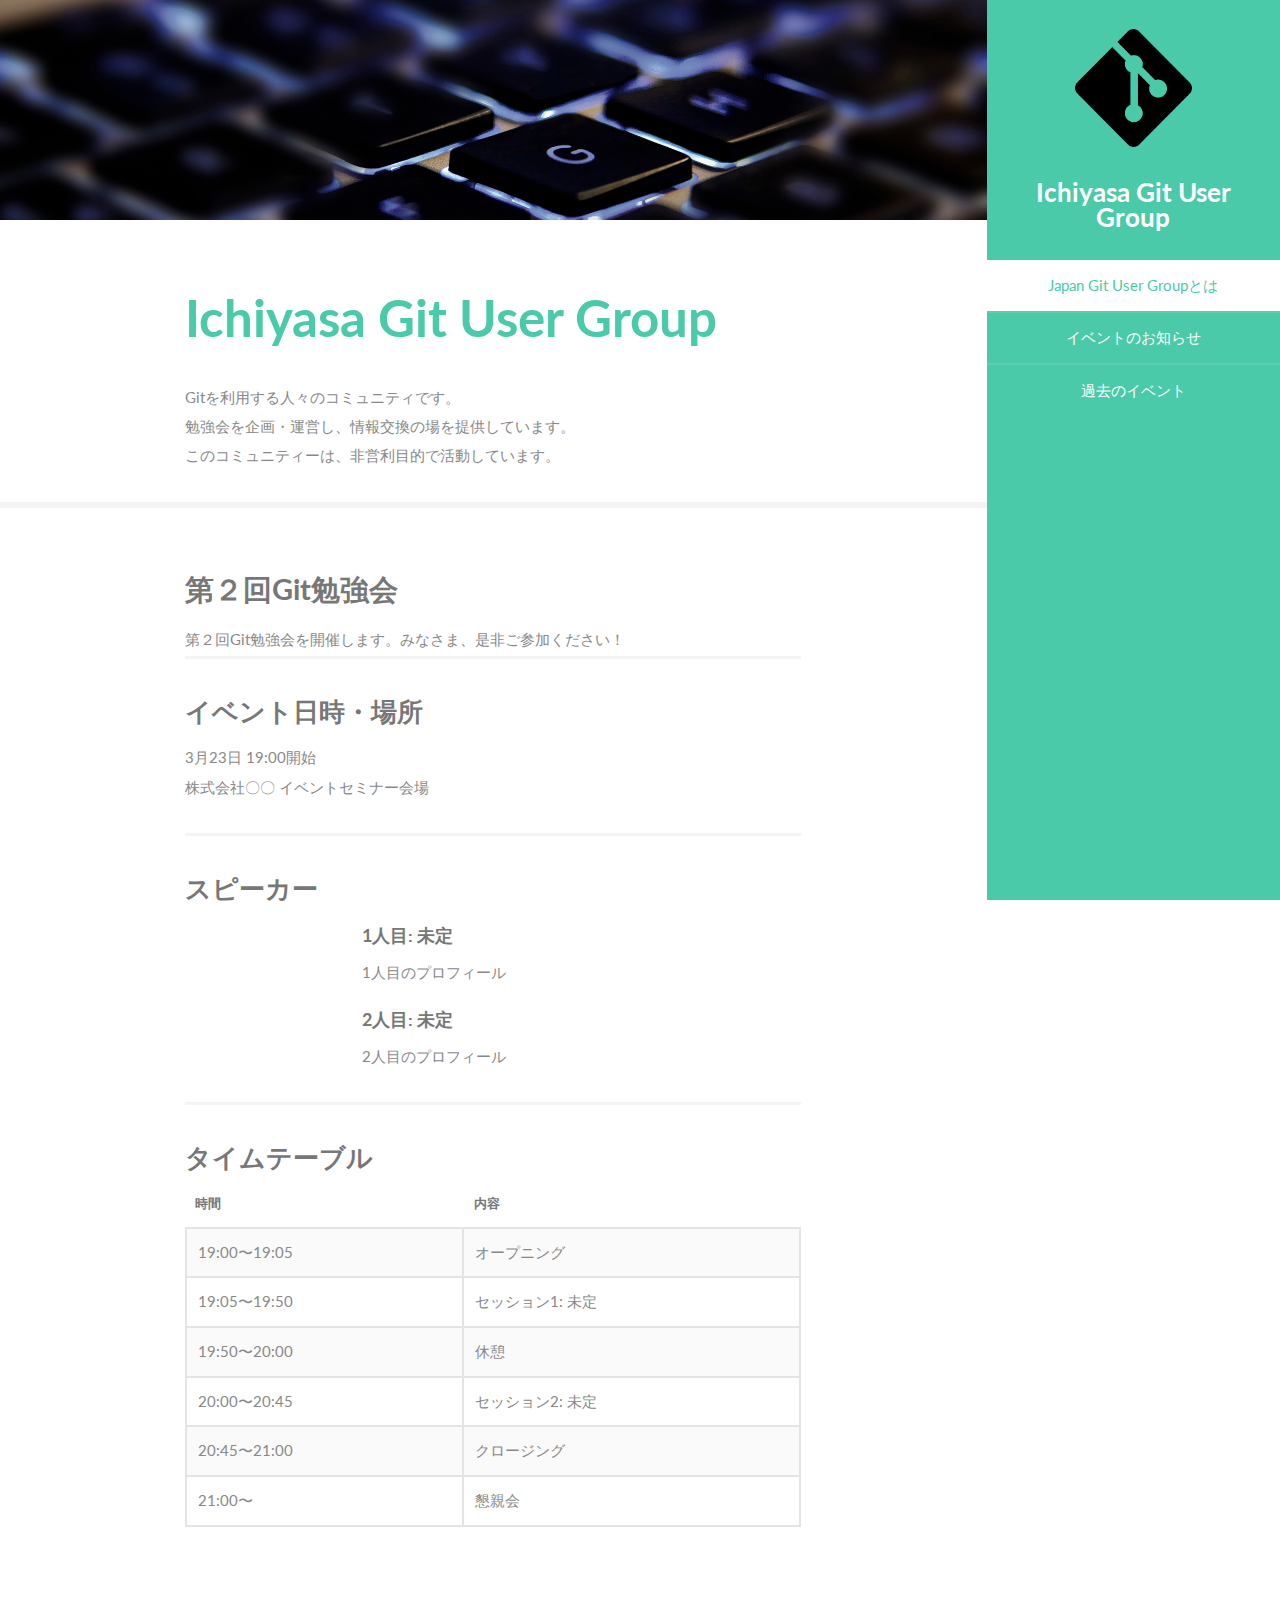
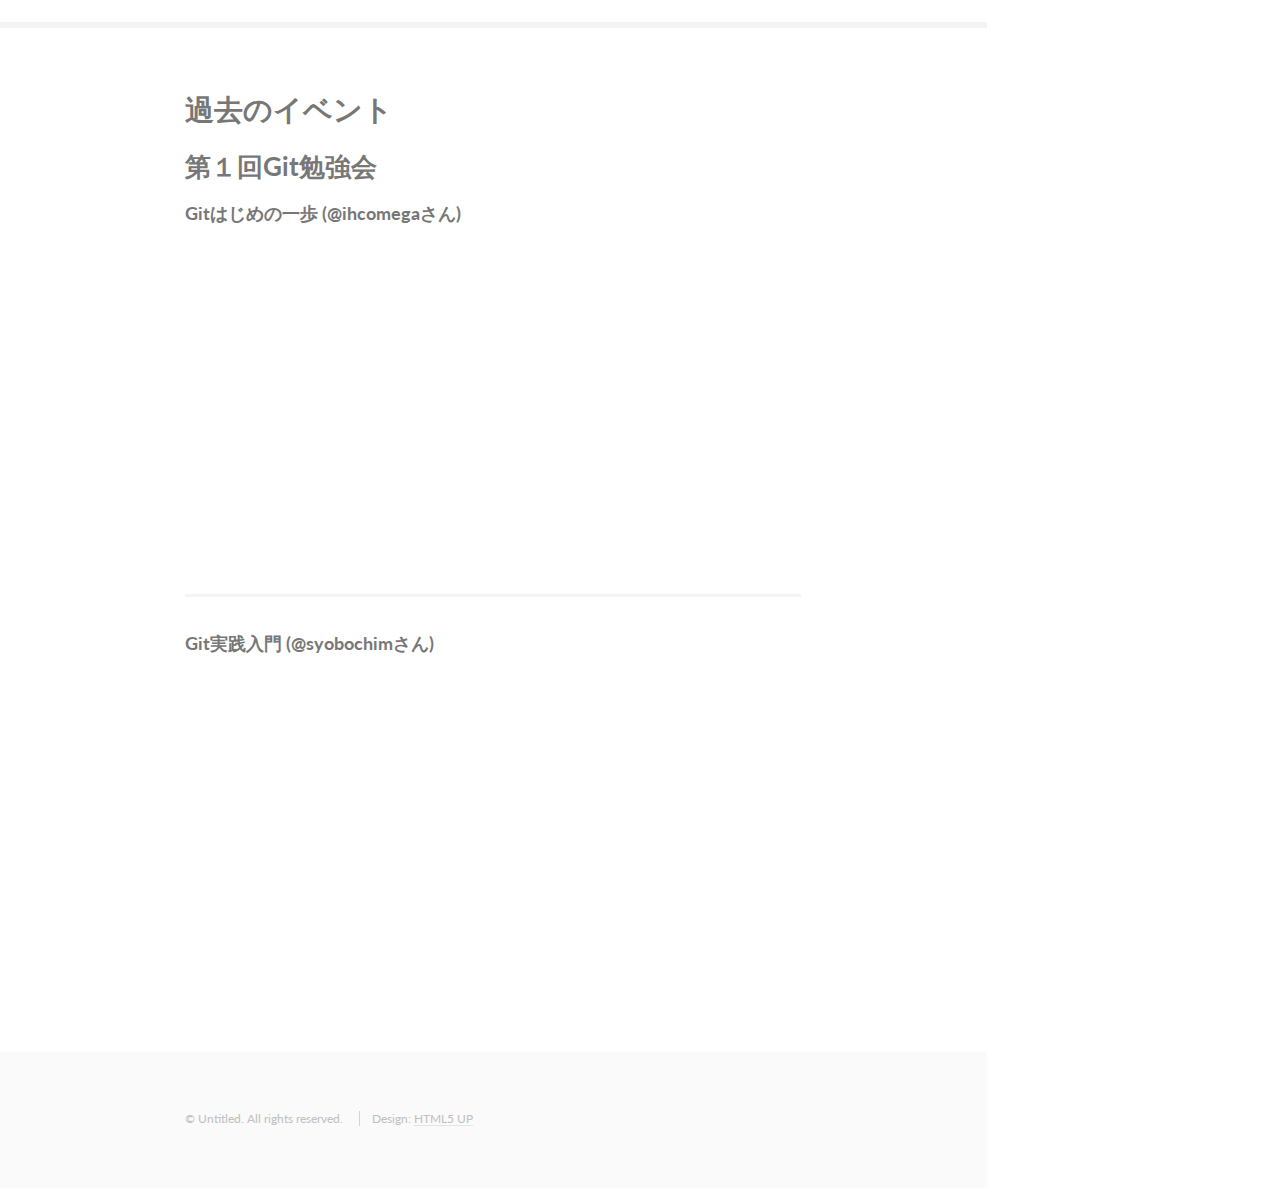
==== ichiyasaGitSample/index.html @ 856ccf0c "test" ====
<!DOCTYPE HTML>
<!--
	Read Only by HTML5 UP
	html5up.net | @ajlkn
	Free for personal and commercial use under the CCA 3.0 license (html5up.net/license)
-->
<html>
<head>
    <title>Ichiyasa Git User Group</title>
    <meta charset="utf-8"/>
    <meta name="viewport" content="width=device-width, initial-scale=1"/>
    <link rel="stylesheet" href="assets/css/main.css"/>
</head>
<body>

<!-- Header -->
<section id="header">
    <header>
        <span class="image avatar"><img src="images/avatar.png" alt=""/></span>
        <h1 id="logo"><a href="#">Ichiyasa Git User Group</a></h1>
    </header>
    <nav id="nav">
        <ul>
            <li><a href="#one" class="active">Japan Git User Groupとは</a></li>
            <li><a href="#two">イベントのお知らせ</a></li>
            <li><a href="#three">過去のイベント</a></li>
        </ul>
    </nav>
</section>

<!-- Wrapper -->
<div id="wrapper">

    <!-- Main -->
    <div id="main">

        <!-- One -->
        <section id="one">
            <div class="container">
                <header class="major">
                    <h2>Ichiyasa Git User Group</h2>
                </header>
                <p>Gitを利用する人々のコミュニティです。</p>
                <p>勉強会を企画・運営し、情報交換の場を提供しています。</p>
                <p>このコミュニティーは、非営利目的で活動しています。</p>
            </div>
        </section>

        <!-- Two -->
        <section id="two">
            <div class="container">
                <h2>第２回Git勉強会</h2>
                <div class="features">
                    <p>第２回Git勉強会を開催します。みなさま、是非ご参加ください！</p>
                    <article>
                        <h3>イベント日時・場所</h3>
                        <p>3月23日 19:00開始</p>
                        <p>株式会社〇〇 イベントセミナー会場</p>
                    </article>
                    <article>
                        <h3>スピーカー</h3>
                        <div class="speaker">
                            <img src="images/speaker1.png" alt="" class="image"/>
                            <div class="inner">
                                <h4>1人目: 未定</h4>
                                <p>1人目のプロフィール</p>
                            </div>
                        </div>
                        <div class="speaker">
                            <img src="images/speaker2.png" alt="" class="image"/>
                            <div class="inner">
                                <h4>2人目: 未定</h4>
                                <p>2人目のプロフィール</p>
                            </div>
                        </div>
                    </article>
                    <article>
                        <h3>タイムテーブル</h3>
                        <div class="table-wrapper">
                            <table class="alt">
                                <thead>
                                <tr>
                                    <th>時間</th>
                                    <th>内容</th>
                                </tr>
                                </thead>
                                <tbody>
                                <tr>
                                    <td>19:00〜19:05</td>
                                    <td>オープニング</td>
                                </tr>
                                <tr>
                                    <td>19:05〜19:50</td>
                                    <td>セッション1: 未定</td>
                                </tr>
                                <tr>
                                    <td>19:50〜20:00</td>
                                    <td>休憩</td>
                                </tr>
                                <tr>
                                    <td>20:00〜20:45</td>
                                    <td>セッション2: 未定</td>
                                </tr>
                                <tr>
                                    <td>20:45〜21:00</td>
                                    <td>クロージング</td>
                                </tr>
                                <tr>
                                    <td>21:00〜</td>
                                    <td>懇親会</td>
                                </tr>
                                </tbody>
                            </table>
                        </div>
                    </article>
                </div>
            </div>
        </section>

        <!-- Three -->
        <section id="three">
            <div class="container">
                <h2>過去のイベント</h2>
                <h3>第１回Git勉強会</h3>
                <div class="features">
                    <article>
                        <h4>Gitはじめの一歩 (@ihcomegaさん)</h4>
                        <iframe width="560" height="315" src="https://www.youtube.com/embed/RZizY7tGPn8?rel=0"
                                frameborder="0" allow="autoplay; encrypted-media" allowfullscreen></iframe>
                    </article>
                    <article>
                        <h4>Git実践入門 (@syobochimさん)</h4>
                        <iframe width="560" height="315" src="https://www.youtube.com/embed/LocX863UA_w?rel=0"
                                frameborder="0" allow="autoplay; encrypted-media" allowfullscreen></iframe>
                    </article>
                </div>
            </div>
        </section>
    </div>

    <!-- Footer -->
    <section id="footer">
        <div class="container">
            <ul class="copyright">
                <li>&copy; Untitled. All rights reserved.</li>
                <li>Design: <a href="http://html5up.net">HTML5 UP</a></li>
            </ul>
        </div>
    </section>

</div>

<!-- Scripts -->
<script src="assets/js/jquery.min.js"></script>
<script src="assets/js/jquery.scrollzer.min.js"></script>
<script src="assets/js/jquery.scrolly.min.js"></script>
<script src="assets/js/skel.min.js"></script>
<script src="assets/js/util.js"></script>
<script src="assets/js/main.js"></script>

</body>
</html>
---- ichiyasaGitSample/assets/css/main.css ----
@import url("font-awesome.min.css");
@import url("https://fonts.googleapis.com/css?family=Lato:400,400italic,700,700italic|Source+Code+Pro:400");

/*
	Read Only by HTML5 UP
	html5up.net | @ajlkn
	Free for personal and commercial use under the CCA 3.0 license (html5up.net/license)
*/

/* Reset */

	html, body, div, span, applet, object, iframe, h1, h2, h3, h4, h5, h6, p, blockquote, pre, a, abbr, acronym, address, big, cite, code, del, dfn, em, img, ins, kbd, q, s, samp, small, strike, strong, sub, sup, tt, var, b, u, i, center, dl, dt, dd, ol, ul, li, fieldset, form, label, legend, table, caption, tbody, tfoot, thead, tr, th, td, article, aside, canvas, details, embed, figure, figcaption, footer, header, hgroup, menu, nav, output, ruby, section, summary, time, mark, audio, video {
		margin: 0;
		padding: 0;
		border: 0;
		font-size: 100%;
		font: inherit;
		vertical-align: baseline;
	}

	article, aside, details, figcaption, figure, footer, header, hgroup, menu, nav, section {
		display: block;
	}

	body {
		line-height: 1;
	}

	ol, ul {
		list-style: none;
	}

	blockquote, q {
		quotes: none;
	}

	blockquote:before, blockquote:after, q:before, q:after {
		content: '';
		content: none;
	}

	table {
		border-collapse: collapse;
		border-spacing: 0;
	}

	body {
		-webkit-text-size-adjust: none;
	}

/* Box Model */

	*, *:before, *:after {
		-moz-box-sizing: border-box;
		-webkit-box-sizing: border-box;
		box-sizing: border-box;
	}

/* Containers */

	.container {
		margin-left: auto;
		margin-right: auto;
	}

	.container.\31 25\25 {
		width: 100%;
		max-width: 56.25em;
		min-width: 45em;
	}

	.container.\37 5\25 {
		width: 33.75em;
	}

	.container.\35 0\25 {
		width: 22.5em;
	}

	.container.\32 5\25 {
		width: 11.25em;
	}

	.container {
		width: 45em;
	}

	@media screen and (max-width: 1680px) {

		.container.\31 25\25 {
			width: 100%;
			max-width: 56.25em;
			min-width: 45em;
		}

		.container.\37 5\25 {
			width: 33.75em;
		}

		.container.\35 0\25 {
			width: 22.5em;
		}

		.container.\32 5\25 {
			width: 11.25em;
		}

		.container {
			width: 45em;
		}

	}

	@media screen and (max-width: 1280px) {

		.container.\31 25\25 {
			width: 100%;
			max-width: 52.5em;
			min-width: 42em;
		}

		.container.\37 5\25 {
			width: 31.5em;
		}

		.container.\35 0\25 {
			width: 21em;
		}

		.container.\32 5\25 {
			width: 10.5em;
		}

		.container {
			width: 42em;
		}

	}

	@media screen and (max-width: 1024px) {

		.container.\31 25\25 {
			width: 100%;
			max-width: 106.25%;
			min-width: 85%;
		}

		.container.\37 5\25 {
			width: 63.75%;
		}

		.container.\35 0\25 {
			width: 42.5%;
		}

		.container.\32 5\25 {
			width: 21.25%;
		}

		.container {
			width: 85% !important;
		}

	}

	@media screen and (max-width: 736px) {

		.container.\31 25\25 {
			width: 100%;
			max-width: 112.5%;
			min-width: 90%;
		}

		.container.\37 5\25 {
			width: 67.5%;
		}

		.container.\35 0\25 {
			width: 45%;
		}

		.container.\32 5\25 {
			width: 22.5%;
		}

		.container {
			width: 90% !important;
		}

	}

	@media screen and (max-width: 480px) {

		.container.\31 25\25 {
			width: 100%;
			max-width: 112.5%;
			min-width: 90%;
		}

		.container.\37 5\25 {
			width: 67.5%;
		}

		.container.\35 0\25 {
			width: 45%;
		}

		.container.\32 5\25 {
			width: 22.5%;
		}

		.container {
			width: 90% !important;
		}

	}

/* Grid */

	.row {
		border-bottom: solid 1px transparent;
		-moz-box-sizing: border-box;
		-webkit-box-sizing: border-box;
		box-sizing: border-box;
	}

	.row > * {
		float: left;
		-moz-box-sizing: border-box;
		-webkit-box-sizing: border-box;
		box-sizing: border-box;
	}

	.row:after, .row:before {
		content: '';
		display: block;
		clear: both;
		height: 0;
	}

	.row.uniform > * > :first-child {
		margin-top: 0;
	}

	.row.uniform > * > :last-child {
		margin-bottom: 0;
	}

	.row.\30 \25 > * {
		padding: 0 0 0 0em;
	}

	.row.\30 \25 {
		margin: 0 0 -1px 0em;
	}

	.row.uniform.\30 \25 > * {
		padding: 0em 0 0 0em;
	}

	.row.uniform.\30 \25 {
		margin: 0em 0 -1px 0em;
	}

	.row > * {
		padding: 0 0 0 2em;
	}

	.row {
		margin: 0 0 -1px -2em;
	}

	.row.uniform > * {
		padding: 2em 0 0 2em;
	}

	.row.uniform {
		margin: -2em 0 -1px -2em;
	}

	.row.\32 00\25 > * {
		padding: 0 0 0 4em;
	}

	.row.\32 00\25 {
		margin: 0 0 -1px -4em;
	}

	.row.uniform.\32 00\25 > * {
		padding: 4em 0 0 4em;
	}

	.row.uniform.\32 00\25 {
		margin: -4em 0 -1px -4em;
	}

	.row.\31 50\25 > * {
		padding: 0 0 0 3em;
	}

	.row.\31 50\25 {
		margin: 0 0 -1px -3em;
	}

	.row.uniform.\31 50\25 > * {
		padding: 3em 0 0 3em;
	}

	.row.uniform.\31 50\25 {
		margin: -3em 0 -1px -3em;
	}

	.row.\35 0\25 > * {
		padding: 0 0 0 1em;
	}

	.row.\35 0\25 {
		margin: 0 0 -1px -1em;
	}

	.row.uniform.\35 0\25 > * {
		padding: 1em 0 0 1em;
	}

	.row.uniform.\35 0\25 {
		margin: -1em 0 -1px -1em;
	}

	.row.\32 5\25 > * {
		padding: 0 0 0 0.5em;
	}

	.row.\32 5\25 {
		margin: 0 0 -1px -0.5em;
	}

	.row.uniform.\32 5\25 > * {
		padding: 0.5em 0 0 0.5em;
	}

	.row.uniform.\32 5\25 {
		margin: -0.5em 0 -1px -0.5em;
	}

	.\31 2u, .\31 2u\24 {
		width: 100%;
		clear: none;
		margin-left: 0;
	}

	.\31 1u, .\31 1u\24 {
		width: 91.6666666667%;
		clear: none;
		margin-left: 0;
	}

	.\31 0u, .\31 0u\24 {
		width: 83.3333333333%;
		clear: none;
		margin-left: 0;
	}

	.\39 u, .\39 u\24 {
		width: 75%;
		clear: none;
		margin-left: 0;
	}

	.\38 u, .\38 u\24 {
		width: 66.6666666667%;
		clear: none;
		margin-left: 0;
	}

	.\37 u, .\37 u\24 {
		width: 58.3333333333%;
		clear: none;
		margin-left: 0;
	}

	.\36 u, .\36 u\24 {
		width: 50%;
		clear: none;
		margin-left: 0;
	}

	.\35 u, .\35 u\24 {
		width: 41.6666666667%;
		clear: none;
		margin-left: 0;
	}

	.\34 u, .\34 u\24 {
		width: 33.3333333333%;
		clear: none;
		margin-left: 0;
	}

	.\33 u, .\33 u\24 {
		width: 25%;
		clear: none;
		margin-left: 0;
	}

	.\32 u, .\32 u\24 {
		width: 16.6666666667%;
		clear: none;
		margin-left: 0;
	}

	.\31 u, .\31 u\24 {
		width: 8.3333333333%;
		clear: none;
		margin-left: 0;
	}

	.\31 2u\24 + *,
	.\31 1u\24 + *,
	.\31 0u\24 + *,
	.\39 u\24 + *,
	.\38 u\24 + *,
	.\37 u\24 + *,
	.\36 u\24 + *,
	.\35 u\24 + *,
	.\34 u\24 + *,
	.\33 u\24 + *,
	.\32 u\24 + *,
	.\31 u\24 + * {
		clear: left;
	}

	.\-11u {
		margin-left: 91.66667%;
	}

	.\-10u {
		margin-left: 83.33333%;
	}

	.\-9u {
		margin-left: 75%;
	}

	.\-8u {
		margin-left: 66.66667%;
	}

	.\-7u {
		margin-left: 58.33333%;
	}

	.\-6u {
		margin-left: 50%;
	}

	.\-5u {
		margin-left: 41.66667%;
	}

	.\-4u {
		margin-left: 33.33333%;
	}

	.\-3u {
		margin-left: 25%;
	}

	.\-2u {
		margin-left: 16.66667%;
	}

	.\-1u {
		margin-left: 8.33333%;
	}

	@media screen and (max-width: 1680px) {

		.row > * {
			padding: 0 0 0 2em;
		}

		.row {
			margin: 0 0 -1px -2em;
		}

		.row.uniform > * {
			padding: 2em 0 0 2em;
		}

		.row.uniform {
			margin: -2em 0 -1px -2em;
		}

		.row.\32 00\25 > * {
			padding: 0 0 0 4em;
		}

		.row.\32 00\25 {
			margin: 0 0 -1px -4em;
		}

		.row.uniform.\32 00\25 > * {
			padding: 4em 0 0 4em;
		}

		.row.uniform.\32 00\25 {
			margin: -4em 0 -1px -4em;
		}

		.row.\31 50\25 > * {
			padding: 0 0 0 3em;
		}

		.row.\31 50\25 {
			margin: 0 0 -1px -3em;
		}

		.row.uniform.\31 50\25 > * {
			padding: 3em 0 0 3em;
		}

		.row.uniform.\31 50\25 {
			margin: -3em 0 -1px -3em;
		}

		.row.\35 0\25 > * {
			padding: 0 0 0 1em;
		}

		.row.\35 0\25 {
			margin: 0 0 -1px -1em;
		}

		.row.uniform.\35 0\25 > * {
			padding: 1em 0 0 1em;
		}

		.row.uniform.\35 0\25 {
			margin: -1em 0 -1px -1em;
		}

		.row.\32 5\25 > * {
			padding: 0 0 0 0.5em;
		}

		.row.\32 5\25 {
			margin: 0 0 -1px -0.5em;
		}

		.row.uniform.\32 5\25 > * {
			padding: 0.5em 0 0 0.5em;
		}

		.row.uniform.\32 5\25 {
			margin: -0.5em 0 -1px -0.5em;
		}

		.\31 2u\28xlarge\29, .\31 2u\24\28xlarge\29 {
			width: 100%;
			clear: none;
			margin-left: 0;
		}

		.\31 1u\28xlarge\29, .\31 1u\24\28xlarge\29 {
			width: 91.6666666667%;
			clear: none;
			margin-left: 0;
		}

		.\31 0u\28xlarge\29, .\31 0u\24\28xlarge\29 {
			width: 83.3333333333%;
			clear: none;
			margin-left: 0;
		}

		.\39 u\28xlarge\29, .\39 u\24\28xlarge\29 {
			width: 75%;
			clear: none;
			margin-left: 0;
		}

		.\38 u\28xlarge\29, .\38 u\24\28xlarge\29 {
			width: 66.6666666667%;
			clear: none;
			margin-left: 0;
		}

		.\37 u\28xlarge\29, .\37 u\24\28xlarge\29 {
			width: 58.3333333333%;
			clear: none;
			margin-left: 0;
		}

		.\36 u\28xlarge\29, .\36 u\24\28xlarge\29 {
			width: 50%;
			clear: none;
			margin-left: 0;
		}

		.\35 u\28xlarge\29, .\35 u\24\28xlarge\29 {
			width: 41.6666666667%;
			clear: none;
			margin-left: 0;
		}

		.\34 u\28xlarge\29, .\34 u\24\28xlarge\29 {
			width: 33.3333333333%;
			clear: none;
			margin-left: 0;
		}

		.\33 u\28xlarge\29, .\33 u\24\28xlarge\29 {
			width: 25%;
			clear: none;
			margin-left: 0;
		}

		.\32 u\28xlarge\29, .\32 u\24\28xlarge\29 {
			width: 16.6666666667%;
			clear: none;
			margin-left: 0;
		}

		.\31 u\28xlarge\29, .\31 u\24\28xlarge\29 {
			width: 8.3333333333%;
			clear: none;
			margin-left: 0;
		}

		.\31 2u\24\28xlarge\29 + *,
		.\31 1u\24\28xlarge\29 + *,
		.\31 0u\24\28xlarge\29 + *,
		.\39 u\24\28xlarge\29 + *,
		.\38 u\24\28xlarge\29 + *,
		.\37 u\24\28xlarge\29 + *,
		.\36 u\24\28xlarge\29 + *,
		.\35 u\24\28xlarge\29 + *,
		.\34 u\24\28xlarge\29 + *,
		.\33 u\24\28xlarge\29 + *,
		.\32 u\24\28xlarge\29 + *,
		.\31 u\24\28xlarge\29 + * {
			clear: left;
		}

		.\-11u\28xlarge\29 {
			margin-left: 91.66667%;
		}

		.\-10u\28xlarge\29 {
			margin-left: 83.33333%;
		}

		.\-9u\28xlarge\29 {
			margin-left: 75%;
		}

		.\-8u\28xlarge\29 {
			margin-left: 66.66667%;
		}

		.\-7u\28xlarge\29 {
			margin-left: 58.33333%;
		}

		.\-6u\28xlarge\29 {
			margin-left: 50%;
		}

		.\-5u\28xlarge\29 {
			margin-left: 41.66667%;
		}

		.\-4u\28xlarge\29 {
			margin-left: 33.33333%;
		}

		.\-3u\28xlarge\29 {
			margin-left: 25%;
		}

		.\-2u\28xlarge\29 {
			margin-left: 16.66667%;
		}

		.\-1u\28xlarge\29 {
			margin-left: 8.33333%;
		}

	}

	@media screen and (max-width: 1280px) {

		.row > * {
			padding: 0 0 0 1.5em;
		}

		.row {
			margin: 0 0 -1px -1.5em;
		}

		.row.uniform > * {
			padding: 1.5em 0 0 1.5em;
		}

		.row.uniform {
			margin: -1.5em 0 -1px -1.5em;
		}

		.row.\32 00\25 > * {
			padding: 0 0 0 3em;
		}

		.row.\32 00\25 {
			margin: 0 0 -1px -3em;
		}

		.row.uniform.\32 00\25 > * {
			padding: 3em 0 0 3em;
		}

		.row.uniform.\32 00\25 {
			margin: -3em 0 -1px -3em;
		}

		.row.\31 50\25 > * {
			padding: 0 0 0 2.25em;
		}

		.row.\31 50\25 {
			margin: 0 0 -1px -2.25em;
		}

		.row.uniform.\31 50\25 > * {
			padding: 2.25em 0 0 2.25em;
		}

		.row.uniform.\31 50\25 {
			margin: -2.25em 0 -1px -2.25em;
		}

		.row.\35 0\25 > * {
			padding: 0 0 0 0.75em;
		}

		.row.\35 0\25 {
			margin: 0 0 -1px -0.75em;
		}

		.row.uniform.\35 0\25 > * {
			padding: 0.75em 0 0 0.75em;
		}

		.row.uniform.\35 0\25 {
			margin: -0.75em 0 -1px -0.75em;
		}

		.row.\32 5\25 > * {
			padding: 0 0 0 0.375em;
		}

		.row.\32 5\25 {
			margin: 0 0 -1px -0.375em;
		}

		.row.uniform.\32 5\25 > * {
			padding: 0.375em 0 0 0.375em;
		}

		.row.uniform.\32 5\25 {
			margin: -0.375em 0 -1px -0.375em;
		}

		.\31 2u\28large\29, .\31 2u\24\28large\29 {
			width: 100%;
			clear: none;
			margin-left: 0;
		}

		.\31 1u\28large\29, .\31 1u\24\28large\29 {
			width: 91.6666666667%;
			clear: none;
			margin-left: 0;
		}

		.\31 0u\28large\29, .\31 0u\24\28large\29 {
			width: 83.3333333333%;
			clear: none;
			margin-left: 0;
		}

		.\39 u\28large\29, .\39 u\24\28large\29 {
			width: 75%;
			clear: none;
			margin-left: 0;
		}

		.\38 u\28large\29, .\38 u\24\28large\29 {
			width: 66.6666666667%;
			clear: none;
			margin-left: 0;
		}

		.\37 u\28large\29, .\37 u\24\28large\29 {
			width: 58.3333333333%;
			clear: none;
			margin-left: 0;
		}

		.\36 u\28large\29, .\36 u\24\28large\29 {
			width: 50%;
			clear: none;
			margin-left: 0;
		}

		.\35 u\28large\29, .\35 u\24\28large\29 {
			width: 41.6666666667%;
			clear: none;
			margin-left: 0;
		}

		.\34 u\28large\29, .\34 u\24\28large\29 {
			width: 33.3333333333%;
			clear: none;
			margin-left: 0;
		}

		.\33 u\28large\29, .\33 u\24\28large\29 {
			width: 25%;
			clear: none;
			margin-left: 0;
		}

		.\32 u\28large\29, .\32 u\24\28large\29 {
			width: 16.6666666667%;
			clear: none;
			margin-left: 0;
		}

		.\31 u\28large\29, .\31 u\24\28large\29 {
			width: 8.3333333333%;
			clear: none;
			margin-left: 0;
		}

		.\31 2u\24\28large\29 + *,
		.\31 1u\24\28large\29 + *,
		.\31 0u\24\28large\29 + *,
		.\39 u\24\28large\29 + *,
		.\38 u\24\28large\29 + *,
		.\37 u\24\28large\29 + *,
		.\36 u\24\28large\29 + *,
		.\35 u\24\28large\29 + *,
		.\34 u\24\28large\29 + *,
		.\33 u\24\28large\29 + *,
		.\32 u\24\28large\29 + *,
		.\31 u\24\28large\29 + * {
			clear: left;
		}

		.\-11u\28large\29 {
			margin-left: 91.66667%;
		}

		.\-10u\28large\29 {
			margin-left: 83.33333%;
		}

		.\-9u\28large\29 {
			margin-left: 75%;
		}

		.\-8u\28large\29 {
			margin-left: 66.66667%;
		}

		.\-7u\28large\29 {
			margin-left: 58.33333%;
		}

		.\-6u\28large\29 {
			margin-left: 50%;
		}

		.\-5u\28large\29 {
			margin-left: 41.66667%;
		}

		.\-4u\28large\29 {
			margin-left: 33.33333%;
		}

		.\-3u\28large\29 {
			margin-left: 25%;
		}

		.\-2u\28large\29 {
			margin-left: 16.66667%;
		}

		.\-1u\28large\29 {
			margin-left: 8.33333%;
		}

	}

	@media screen and (max-width: 1024px) {

		.row > * {
			padding: 0 0 0 1.5em;
		}

		.row {
			margin: 0 0 -1px -1.5em;
		}

		.row.uniform > * {
			padding: 1.5em 0 0 1.5em;
		}

		.row.uniform {
			margin: -1.5em 0 -1px -1.5em;
		}

		.row.\32 00\25 > * {
			padding: 0 0 0 3em;
		}

		.row.\32 00\25 {
			margin: 0 0 -1px -3em;
		}

		.row.uniform.\32 00\25 > * {
			padding: 3em 0 0 3em;
		}

		.row.uniform.\32 00\25 {
			margin: -3em 0 -1px -3em;
		}

		.row.\31 50\25 > * {
			padding: 0 0 0 2.25em;
		}

		.row.\31 50\25 {
			margin: 0 0 -1px -2.25em;
		}

		.row.uniform.\31 50\25 > * {
			padding: 2.25em 0 0 2.25em;
		}

		.row.uniform.\31 50\25 {
			margin: -2.25em 0 -1px -2.25em;
		}

		.row.\35 0\25 > * {
			padding: 0 0 0 0.75em;
		}

		.row.\35 0\25 {
			margin: 0 0 -1px -0.75em;
		}

		.row.uniform.\35 0\25 > * {
			padding: 0.75em 0 0 0.75em;
		}

		.row.uniform.\35 0\25 {
			margin: -0.75em 0 -1px -0.75em;
		}

		.row.\32 5\25 > * {
			padding: 0 0 0 0.375em;
		}

		.row.\32 5\25 {
			margin: 0 0 -1px -0.375em;
		}

		.row.uniform.\32 5\25 > * {
			padding: 0.375em 0 0 0.375em;
		}

		.row.uniform.\32 5\25 {
			margin: -0.375em 0 -1px -0.375em;
		}

		.\31 2u\28medium\29, .\31 2u\24\28medium\29 {
			width: 100%;
			clear: none;
			margin-left: 0;
		}

		.\31 1u\28medium\29, .\31 1u\24\28medium\29 {
			width: 91.6666666667%;
			clear: none;
			margin-left: 0;
		}

		.\31 0u\28medium\29, .\31 0u\24\28medium\29 {
			width: 83.3333333333%;
			clear: none;
			margin-left: 0;
		}

		.\39 u\28medium\29, .\39 u\24\28medium\29 {
			width: 75%;
			clear: none;
			margin-left: 0;
		}

		.\38 u\28medium\29, .\38 u\24\28medium\29 {
			width: 66.6666666667%;
			clear: none;
			margin-left: 0;
		}

		.\37 u\28medium\29, .\37 u\24\28medium\29 {
			width: 58.3333333333%;
			clear: none;
			margin-left: 0;
		}

		.\36 u\28medium\29, .\36 u\24\28medium\29 {
			width: 50%;
			clear: none;
			margin-left: 0;
		}

		.\35 u\28medium\29, .\35 u\24\28medium\29 {
			width: 41.6666666667%;
			clear: none;
			margin-left: 0;
		}

		.\34 u\28medium\29, .\34 u\24\28medium\29 {
			width: 33.3333333333%;
			clear: none;
			margin-left: 0;
		}

		.\33 u\28medium\29, .\33 u\24\28medium\29 {
			width: 25%;
			clear: none;
			margin-left: 0;
		}

		.\32 u\28medium\29, .\32 u\24\28medium\29 {
			width: 16.6666666667%;
			clear: none;
			margin-left: 0;
		}

		.\31 u\28medium\29, .\31 u\24\28medium\29 {
			width: 8.3333333333%;
			clear: none;
			margin-left: 0;
		}

		.\31 2u\24\28medium\29 + *,
		.\31 1u\24\28medium\29 + *,
		.\31 0u\24\28medium\29 + *,
		.\39 u\24\28medium\29 + *,
		.\38 u\24\28medium\29 + *,
		.\37 u\24\28medium\29 + *,
		.\36 u\24\28medium\29 + *,
		.\35 u\24\28medium\29 + *,
		.\34 u\24\28medium\29 + *,
		.\33 u\24\28medium\29 + *,
		.\32 u\24\28medium\29 + *,
		.\31 u\24\28medium\29 + * {
			clear: left;
		}

		.\-11u\28medium\29 {
			margin-left: 91.66667%;
		}

		.\-10u\28medium\29 {
			margin-left: 83.33333%;
		}

		.\-9u\28medium\29 {
			margin-left: 75%;
		}

		.\-8u\28medium\29 {
			margin-left: 66.66667%;
		}

		.\-7u\28medium\29 {
			margin-left: 58.33333%;
		}

		.\-6u\28medium\29 {
			margin-left: 50%;
		}

		.\-5u\28medium\29 {
			margin-left: 41.66667%;
		}

		.\-4u\28medium\29 {
			margin-left: 33.33333%;
		}

		.\-3u\28medium\29 {
			margin-left: 25%;
		}

		.\-2u\28medium\29 {
			margin-left: 16.66667%;
		}

		.\-1u\28medium\29 {
			margin-left: 8.33333%;
		}

	}

	@media screen and (max-width: 736px) {

		.row > * {
			padding: 0 0 0 1.25em;
		}

		.row {
			margin: 0 0 -1px -1.25em;
		}

		.row.uniform > * {
			padding: 1.25em 0 0 1.25em;
		}

		.row.uniform {
			margin: -1.25em 0 -1px -1.25em;
		}

		.row.\32 00\25 > * {
			padding: 0 0 0 2.5em;
		}

		.row.\32 00\25 {
			margin: 0 0 -1px -2.5em;
		}

		.row.uniform.\32 00\25 > * {
			padding: 2.5em 0 0 2.5em;
		}

		.row.uniform.\32 00\25 {
			margin: -2.5em 0 -1px -2.5em;
		}

		.row.\31 50\25 > * {
			padding: 0 0 0 1.875em;
		}

		.row.\31 50\25 {
			margin: 0 0 -1px -1.875em;
		}

		.row.uniform.\31 50\25 > * {
			padding: 1.875em 0 0 1.875em;
		}

		.row.uniform.\31 50\25 {
			margin: -1.875em 0 -1px -1.875em;
		}

		.row.\35 0\25 > * {
			padding: 0 0 0 0.625em;
		}

		.row.\35 0\25 {
			margin: 0 0 -1px -0.625em;
		}

		.row.uniform.\35 0\25 > * {
			padding: 0.625em 0 0 0.625em;
		}

		.row.uniform.\35 0\25 {
			margin: -0.625em 0 -1px -0.625em;
		}

		.row.\32 5\25 > * {
			padding: 0 0 0 0.3125em;
		}

		.row.\32 5\25 {
			margin: 0 0 -1px -0.3125em;
		}

		.row.uniform.\32 5\25 > * {
			padding: 0.3125em 0 0 0.3125em;
		}

		.row.uniform.\32 5\25 {
			margin: -0.3125em 0 -1px -0.3125em;
		}

		.\31 2u\28small\29, .\31 2u\24\28small\29 {
			width: 100%;
			clear: none;
			margin-left: 0;
		}

		.\31 1u\28small\29, .\31 1u\24\28small\29 {
			width: 91.6666666667%;
			clear: none;
			margin-left: 0;
		}

		.\31 0u\28small\29, .\31 0u\24\28small\29 {
			width: 83.3333333333%;
			clear: none;
			margin-left: 0;
		}

		.\39 u\28small\29, .\39 u\24\28small\29 {
			width: 75%;
			clear: none;
			margin-left: 0;
		}

		.\38 u\28small\29, .\38 u\24\28small\29 {
			width: 66.6666666667%;
			clear: none;
			margin-left: 0;
		}

		.\37 u\28small\29, .\37 u\24\28small\29 {
			width: 58.3333333333%;
			clear: none;
			margin-left: 0;
		}

		.\36 u\28small\29, .\36 u\24\28small\29 {
			width: 50%;
			clear: none;
			margin-left: 0;
		}

		.\35 u\28small\29, .\35 u\24\28small\29 {
			width: 41.6666666667%;
			clear: none;
			margin-left: 0;
		}

		.\34 u\28small\29, .\34 u\24\28small\29 {
			width: 33.3333333333%;
			clear: none;
			margin-left: 0;
		}

		.\33 u\28small\29, .\33 u\24\28small\29 {
			width: 25%;
			clear: none;
			margin-left: 0;
		}

		.\32 u\28small\29, .\32 u\24\28small\29 {
			width: 16.6666666667%;
			clear: none;
			margin-left: 0;
		}

		.\31 u\28small\29, .\31 u\24\28small\29 {
			width: 8.3333333333%;
			clear: none;
			margin-left: 0;
		}

		.\31 2u\24\28small\29 + *,
		.\31 1u\24\28small\29 + *,
		.\31 0u\24\28small\29 + *,
		.\39 u\24\28small\29 + *,
		.\38 u\24\28small\29 + *,
		.\37 u\24\28small\29 + *,
		.\36 u\24\28small\29 + *,
		.\35 u\24\28small\29 + *,
		.\34 u\24\28small\29 + *,
		.\33 u\24\28small\29 + *,
		.\32 u\24\28small\29 + *,
		.\31 u\24\28small\29 + * {
			clear: left;
		}

		.\-11u\28small\29 {
			margin-left: 91.66667%;
		}

		.\-10u\28small\29 {
			margin-left: 83.33333%;
		}

		.\-9u\28small\29 {
			margin-left: 75%;
		}

		.\-8u\28small\29 {
			margin-left: 66.66667%;
		}

		.\-7u\28small\29 {
			margin-left: 58.33333%;
		}

		.\-6u\28small\29 {
			margin-left: 50%;
		}

		.\-5u\28small\29 {
			margin-left: 41.66667%;
		}

		.\-4u\28small\29 {
			margin-left: 33.33333%;
		}

		.\-3u\28small\29 {
			margin-left: 25%;
		}

		.\-2u\28small\29 {
			margin-left: 16.66667%;
		}

		.\-1u\28small\29 {
			margin-left: 8.33333%;
		}

	}

	@media screen and (max-width: 480px) {

		.row > * {
			padding: 0 0 0 1.25em;
		}

		.row {
			margin: 0 0 -1px -1.25em;
		}

		.row.uniform > * {
			padding: 1.25em 0 0 1.25em;
		}

		.row.uniform {
			margin: -1.25em 0 -1px -1.25em;
		}

		.row.\32 00\25 > * {
			padding: 0 0 0 2.5em;
		}

		.row.\32 00\25 {
			margin: 0 0 -1px -2.5em;
		}

		.row.uniform.\32 00\25 > * {
			padding: 2.5em 0 0 2.5em;
		}

		.row.uniform.\32 00\25 {
			margin: -2.5em 0 -1px -2.5em;
		}

		.row.\31 50\25 > * {
			padding: 0 0 0 1.875em;
		}

		.row.\31 50\25 {
			margin: 0 0 -1px -1.875em;
		}

		.row.uniform.\31 50\25 > * {
			padding: 1.875em 0 0 1.875em;
		}

		.row.uniform.\31 50\25 {
			margin: -1.875em 0 -1px -1.875em;
		}

		.row.\35 0\25 > * {
			padding: 0 0 0 0.625em;
		}

		.row.\35 0\25 {
			margin: 0 0 -1px -0.625em;
		}

		.row.uniform.\35 0\25 > * {
			padding: 0.625em 0 0 0.625em;
		}

		.row.uniform.\35 0\25 {
			margin: -0.625em 0 -1px -0.625em;
		}

		.row.\32 5\25 > * {
			padding: 0 0 0 0.3125em;
		}

		.row.\32 5\25 {
			margin: 0 0 -1px -0.3125em;
		}

		.row.uniform.\32 5\25 > * {
			padding: 0.3125em 0 0 0.3125em;
		}

		.row.uniform.\32 5\25 {
			margin: -0.3125em 0 -1px -0.3125em;
		}

		.\31 2u\28xsmall\29, .\31 2u\24\28xsmall\29 {
			width: 100%;
			clear: none;
			margin-left: 0;
		}

		.\31 1u\28xsmall\29, .\31 1u\24\28xsmall\29 {
			width: 91.6666666667%;
			clear: none;
			margin-left: 0;
		}

		.\31 0u\28xsmall\29, .\31 0u\24\28xsmall\29 {
			width: 83.3333333333%;
			clear: none;
			margin-left: 0;
		}

		.\39 u\28xsmall\29, .\39 u\24\28xsmall\29 {
			width: 75%;
			clear: none;
			margin-left: 0;
		}

		.\38 u\28xsmall\29, .\38 u\24\28xsmall\29 {
			width: 66.6666666667%;
			clear: none;
			margin-left: 0;
		}

		.\37 u\28xsmall\29, .\37 u\24\28xsmall\29 {
			width: 58.3333333333%;
			clear: none;
			margin-left: 0;
		}

		.\36 u\28xsmall\29, .\36 u\24\28xsmall\29 {
			width: 50%;
			clear: none;
			margin-left: 0;
		}

		.\35 u\28xsmall\29, .\35 u\24\28xsmall\29 {
			width: 41.6666666667%;
			clear: none;
			margin-left: 0;
		}

		.\34 u\28xsmall\29, .\34 u\24\28xsmall\29 {
			width: 33.3333333333%;
			clear: none;
			margin-left: 0;
		}

		.\33 u\28xsmall\29, .\33 u\24\28xsmall\29 {
			width: 25%;
			clear: none;
			margin-left: 0;
		}

		.\32 u\28xsmall\29, .\32 u\24\28xsmall\29 {
			width: 16.6666666667%;
			clear: none;
			margin-left: 0;
		}

		.\31 u\28xsmall\29, .\31 u\24\28xsmall\29 {
			width: 8.3333333333%;
			clear: none;
			margin-left: 0;
		}

		.\31 2u\24\28xsmall\29 + *,
		.\31 1u\24\28xsmall\29 + *,
		.\31 0u\24\28xsmall\29 + *,
		.\39 u\24\28xsmall\29 + *,
		.\38 u\24\28xsmall\29 + *,
		.\37 u\24\28xsmall\29 + *,
		.\36 u\24\28xsmall\29 + *,
		.\35 u\24\28xsmall\29 + *,
		.\34 u\24\28xsmall\29 + *,
		.\33 u\24\28xsmall\29 + *,
		.\32 u\24\28xsmall\29 + *,
		.\31 u\24\28xsmall\29 + * {
			clear: left;
		}

		.\-11u\28xsmall\29 {
			margin-left: 91.66667%;
		}

		.\-10u\28xsmall\29 {
			margin-left: 83.33333%;
		}

		.\-9u\28xsmall\29 {
			margin-left: 75%;
		}

		.\-8u\28xsmall\29 {
			margin-left: 66.66667%;
		}

		.\-7u\28xsmall\29 {
			margin-left: 58.33333%;
		}

		.\-6u\28xsmall\29 {
			margin-left: 50%;
		}

		.\-5u\28xsmall\29 {
			margin-left: 41.66667%;
		}

		.\-4u\28xsmall\29 {
			margin-left: 33.33333%;
		}

		.\-3u\28xsmall\29 {
			margin-left: 25%;
		}

		.\-2u\28xsmall\29 {
			margin-left: 16.66667%;
		}

		.\-1u\28xsmall\29 {
			margin-left: 8.33333%;
		}

	}

/* Basic */

	body {
		background: #fff;
	}

	body, input, select, textarea {
		color: #888;
		font-family: "Lato", sans-serif;
		font-size: 16pt;
		font-weight: 400;
		line-height: 1.75em;
	}

	a {
		-moz-transition: color 0.2s ease-in-out, border-color 0.2s ease-in-out;
		-webkit-transition: color 0.2s ease-in-out, border-color 0.2s ease-in-out;
		-ms-transition: color 0.2s ease-in-out, border-color 0.2s ease-in-out;
		transition: color 0.2s ease-in-out, border-color 0.2s ease-in-out;
		border-bottom: solid 1px #e4e4e4;
		color: inherit;
		text-decoration: none;
	}

		a:hover {
			border-bottom-color: transparent;
			color: #4acaa8 !important;
		}

	strong, b {
		color: #777;
		font-weight: 700;
	}

	em, i {
		font-style: italic;
	}

	p {
		margin: 0 0 0.25em 0;
	}

	h1, h2, h3, h4, h5, h6 {
		color: #777;
		font-weight: 700;
		line-height: 1em;
		margin: 0 0 0.5625em 0;
	}

		h1 a, h2 a, h3 a, h4 a, h5 a, h6 a {
			border: 0;
			color: inherit;
			text-decoration: none;
		}

	h2 {
		font-size: 2em;
		line-height: 1.5em;
	}

	h3 {
		font-size: 1.75em;
		line-height: 1.5em;
	}

	h4 {
		font-size: 1.25em;
		line-height: 1.5em;
	}

	h5 {
		font-size: 0.9em;
		line-height: 1.5em;
	}

	h6 {
		font-size: 0.7em;
		line-height: 1.5em;
	}

	sub {
		font-size: 0.8em;
		position: relative;
		top: 0.5em;
	}

	sup {
		font-size: 0.8em;
		position: relative;
		top: -0.5em;
	}

	hr {
		border: 0;
		border-bottom: solid 2px #f4f4f4;
		margin: 2.25em 0;
	}

		hr.major {
			margin: 3.375em 0;
		}

	blockquote {
		border-left: solid 8px #e4e4e4;
		font-style: italic;
		margin: 0 0 2.25em 0;
		padding: 0.5em 0 0.5em 2em;
	}

	code {
		background: #555;
		border-radius: 5px;
		color: #fff;
		font-family: "Source Code Pro", monospace;
		font-size: 0.9em;
		margin: 0 0.25em;
		padding: 0.25em 0.65em;
	}

	pre {
		font-family: "Source Code Pro", monospace;
		font-size: 0.9em;
		margin: 0 0 2.25em 0;
	}

		pre code {
			-webkit-overflow-scrolling: touch;
			display: block;
			line-height: 1.5em;
			overflow-x: auto;
			padding: 1em 1.5em;
		}

	.align-left {
		text-align: left;
	}

	.align-center {
		text-align: center;
	}

	.align-right {
		text-align: right;
	}

/* Section/Article */

	section.special, article.special {
		text-align: center;
	}

	header p {
		color: #aaa;
		position: relative;
		margin: 0 0 1.6875em 0;
	}

	header h2 + p {
		font-size: 1.25em;
		margin-top: -0.5em;
		line-height: 1.5em;
	}

	header h3 + p {
		font-size: 1.1em;
		margin-top: -0.35em;
		line-height: 1.5em;
	}

	header h4 + p,
	header h5 + p,
	header h6 + p {
		font-size: 0.9em;
		margin-top: -0.25em;
		line-height: 1.5em;
	}

	header.major h2 {
		color: #4acaa8;
		font-size: 3.5em;
	}

		header.major h2 + p {
			color: #777;
			font-size: 1.75em;
			font-weight: 700;
			margin-top: -0.75em;
		}

/* Form */

	form {
		margin: 0 0 2.25em 0;
	}

	label {
		color: #777;
		display: block;
		font-size: 0.9em;
		font-weight: 700;
		margin: 0 0 1.125em 0;
	}

	input::-moz-focus-inner {
		border: 0;
		padding: 0;
	}

	input[type="text"],
	input[type="password"],
	input[type="email"],
	select,
	textarea {
		-moz-appearance: none;
		-webkit-appearance: none;
		-ms-appearance: none;
		appearance: none;
		border-radius: 5px;
		border: none;
		border: solid 2px #e4e4e4;
		color: inherit;
		display: block;
		outline: 0;
		padding: 0 1em;
		text-decoration: none;
		width: 100%;
	}

		input[type="text"]:invalid,
		input[type="password"]:invalid,
		input[type="email"]:invalid,
		select:invalid,
		textarea:invalid {
			box-shadow: none;
		}

		input[type="text"]:focus,
		input[type="password"]:focus,
		input[type="email"]:focus,
		select:focus,
		textarea:focus {
			border-color: #4acaa8;
		}

	.select-wrapper {
		text-decoration: none;
		display: block;
		position: relative;
	}

		.select-wrapper:before {
			-moz-osx-font-smoothing: grayscale;
			-webkit-font-smoothing: antialiased;
			font-family: FontAwesome;
			font-style: normal;
			font-weight: normal;
			text-transform: none !important;
		}

		.select-wrapper:before {
			color: #e4e4e4;
			content: '\f078';
			display: block;
			height: 2.75em;
			line-height: 2.75em;
			pointer-events: none;
			position: absolute;
			right: 0;
			text-align: center;
			top: 0;
			width: 2.75em;
		}

		.select-wrapper select::-ms-expand {
			display: none;
		}

	input[type="text"],
	input[type="password"],
	input[type="email"],
	select {
		height: 2.75em;
	}

	textarea {
		padding: 0.75em 1em;
	}

	input[type="checkbox"],
	input[type="radio"] {
		-moz-appearance: none;
		-webkit-appearance: none;
		-ms-appearance: none;
		appearance: none;
		display: block;
		float: left;
		margin-right: -2em;
		opacity: 0;
		width: 1em;
		z-index: -1;
	}

		input[type="checkbox"] + label,
		input[type="radio"] + label {
			text-decoration: none;
			color: #888;
			cursor: pointer;
			display: inline-block;
			font-size: 1em;
			font-weight: 400;
			padding-left: 2.4em;
			padding-right: 0.75em;
			position: relative;
		}

			input[type="checkbox"] + label:before,
			input[type="radio"] + label:before {
				-moz-osx-font-smoothing: grayscale;
				-webkit-font-smoothing: antialiased;
				font-family: FontAwesome;
				font-style: normal;
				font-weight: normal;
				text-transform: none !important;
			}

			input[type="checkbox"] + label:before,
			input[type="radio"] + label:before {
				background: #fafafa;
				border-radius: 5px;
				border: solid 2px #e4e4e4;
				content: '';
				display: inline-block;
				height: 1.65em;
				left: 0;
				line-height: 1.58125em;
				position: absolute;
				text-align: center;
				top: 0;
				width: 1.65em;
			}

		input[type="checkbox"]:checked + label:before,
		input[type="radio"]:checked + label:before {
			background: #989898;
			border-color: #989898;
			color: #ffffff;
			content: '\f00c';
		}

		input[type="checkbox"]:focus + label:before,
		input[type="radio"]:focus + label:before {
			border-color: #4acaa8;
		}

	input[type="checkbox"] + label:before {
		border-radius: 5px;
	}

	input[type="radio"] + label:before {
		border-radius: 100%;
	}

	::-webkit-input-placeholder {
		color: #aaa !important;
		font-style: italic;
		opacity: 1.0;
	}

	:-moz-placeholder {
		color: #aaa !important;
		font-style: italic;
		opacity: 1.0;
	}

	::-moz-placeholder {
		color: #aaa !important;
		font-style: italic;
		opacity: 1.0;
	}

	:-ms-input-placeholder {
		color: #aaa !important;
		font-style: italic;
		opacity: 1.0;
	}

	.formerize-placeholder {
		color: #aaa !important;
		font-style: italic;
		opacity: 1.0;
	}

/* Box */

	.box {
		border-radius: 5px;
		border: solid 2px #e4e4e4;
		margin-bottom: 2.25em;
		padding: 1.5em;
	}

		.box > :last-child,
		.box > :last-child > :last-child,
		.box > :last-child > :last-child > :last-child {
			margin-bottom: 0;
		}

		.box.alt {
			border: 0;
			border-radius: 0;
			padding: 0;
		}

/* Icon */

	.icon {
		text-decoration: none;
		border-bottom: none;
		position: relative;
	}

		.icon:before {
			-moz-osx-font-smoothing: grayscale;
			-webkit-font-smoothing: antialiased;
			font-family: FontAwesome;
			font-style: normal;
			font-weight: normal;
			text-transform: none !important;
		}

		.icon > .label {
			display: none;
		}

/* Image */

	.image {
		border-radius: 5px;
		border: 0;
		display: inline-block;
		position: relative;
	}

		.image img {
			border-radius: 5px;
			display: block;
		}

		.image.left {
			float: left;
			margin: 0 2.5em 2em 0;
			top: 0.25em;
		}

		.image.right {
			float: right;
			margin: 0 0 2em 2.5em;
			top: 0.25em;
		}

		.image.fit {
			display: block;
			margin: 0 0 2.25em 0;
			width: 100%;
		}

			.image.fit img {
				display: block;
				width: 100%;
			}

		.image.avatar {
			border-radius: 100%;
			overflow: hidden;
		}

			.image.avatar img {
				border-radius: 100%;
				display: block;
				width: 100%;
			}

/* List */

	ol {
		list-style: decimal;
		margin: 0 0 2.25em 0;
		padding-left: 1.25em;
	}

		ol li {
			padding-left: 0.25em;
		}

	ul {
		list-style: disc;
		margin: 0 0 2.25em 0;
		padding-left: 1em;
	}

		ul li {
			padding-left: 0.5em;
		}

		ul.alt {
			list-style: none;
			padding-left: 0;
		}

			ul.alt li {
				border-top: solid 2px #f4f4f4;
				padding: 0.5em 0;
			}

				ul.alt li:first-child {
					border-top: 0;
					padding-top: 0;
				}

		ul.feature-icons {
			list-style: none;
			padding-left: 0;
		}

			ul.feature-icons li {
				text-decoration: none;
				display: inline-block;
				margin: 0 0 1.6875em 0;
				padding: 0.35em 0 0 3.5em;
				position: relative;
				vertical-align: top;
				width: 48%;
			}

				ul.feature-icons li:before {
					-moz-osx-font-smoothing: grayscale;
					-webkit-font-smoothing: antialiased;
					font-family: FontAwesome;
					font-style: normal;
					font-weight: normal;
					text-transform: none !important;
				}

				ul.feature-icons li:before {
					background: #4acaa8;
					border-radius: 100%;
					color: #ffffff;
					display: block;
					height: 2.5em;
					left: 0;
					line-height: 2.5em;
					position: absolute;
					text-align: center;
					top: 0;
					width: 2.5em;
				}

		ul.icons {
			cursor: default;
			list-style: none;
			padding-left: 0;
		}

			ul.icons li {
				display: inline-block;
				padding: 0 1em 0 0;
			}

				ul.icons li:last-child {
					padding-right: 0 !important;
				}

				ul.icons li .icon:before {
					font-size: 1.25em;
				}

		ul.actions {
			cursor: default;
			list-style: none;
			padding-left: 0;
		}

			ul.actions li {
				display: inline-block;
				padding: 0 1.125em 0 0;
				vertical-align: middle;
			}

				ul.actions li:last-child {
					padding-right: 0;
				}

			ul.actions.small li {
				padding: 0 0.5625em 0 0;
			}

			ul.actions.vertical li {
				display: block;
				padding: 1.125em 0 0 0;
			}

				ul.actions.vertical li:first-child {
					padding-top: 0;
				}

				ul.actions.vertical li > * {
					margin-bottom: 0;
				}

			ul.actions.vertical.small li {
				padding: 0.5625em 0 0 0;
			}

				ul.actions.vertical.small li:first-child {
					padding-top: 0;
				}

			ul.actions.fit {
				display: table;
				margin-left: -1.125em;
				padding: 0;
				table-layout: fixed;
				width: calc(100% + 1.125em);
			}

				ul.actions.fit li {
					display: table-cell;
					padding: 0 0 0 1.125em;
				}

					ul.actions.fit li > * {
						margin-bottom: 0;
					}

				ul.actions.fit.small {
					margin-left: -0.5625em;
					width: calc(100% + 0.5625em);
				}

					ul.actions.fit.small li {
						padding: 0 0 0 0.5625em;
					}

	dl {
		margin: 0 0 2.25em 0;
	}

/* Table */

	.table-wrapper {
		-webkit-overflow-scrolling: touch;
		overflow-x: auto;
	}

	table {
		margin: 0 0 2.25em 0;
		width: 100%;
	}

		table tbody tr {
			border: solid 2px #f4f4f4;
			border-left: 0;
			border-right: 0;
		}

			table tbody tr:nth-child(2n + 1) {
				background-color: #fafafa;
			}

		table td {
			padding: 0.75em 0.75em;
		}

		table th {
			color: #777;
			font-size: 0.9em;
			font-weight: 700;
			padding: 0 0.75em 0.75em 0.75em;
			text-align: left;
		}

		table thead {
			border-bottom: solid 4px #e4e4e4;
		}

		table tfoot {
			border-top: solid 4px #e4e4e4;
		}

		table.alt {
			border-collapse: separate;
		}

			table.alt tbody tr td {
				border: solid 2px #e4e4e4;
				border-left-width: 0;
				border-top-width: 0;
			}

				table.alt tbody tr td:first-child {
					border-left-width: 2px;
				}

			table.alt tbody tr:first-child td {
				border-top-width: 2px;
			}

			table.alt thead {
				border-bottom: 0;
			}

			table.alt tfoot {
				border-top: 0;
			}

/* Button */

	input[type="submit"],
	input[type="reset"],
	input[type="button"],
	.button {
		-moz-appearance: none;
		-webkit-appearance: none;
		-ms-appearance: none;
		appearance: none;
		-moz-transition: background-color 0.2s ease-in-out, color 0.2s ease-in-out;
		-webkit-transition: background-color 0.2s ease-in-out, color 0.2s ease-in-out;
		-ms-transition: background-color 0.2s ease-in-out, color 0.2s ease-in-out;
		transition: background-color 0.2s ease-in-out, color 0.2s ease-in-out;
		background-color: #989898;
		border-radius: 5px;
		border: 0;
		color: #ffffff !important;
		cursor: pointer;
		display: inline-block;
		font-weight: 700;
		height: 2.75em;
		line-height: 2.75em;
		padding: 0 1.5em;
		text-align: center;
		text-decoration: none;
		white-space: nowrap;
	}

		input[type="submit"]:hover,
		input[type="reset"]:hover,
		input[type="button"]:hover,
		.button:hover {
			background-color: #a5a5a5;
			color: #ffffff !important;
		}

		input[type="submit"]:active,
		input[type="reset"]:active,
		input[type="button"]:active,
		.button:active {
			background-color: #8b8b8b;
		}

		input[type="submit"].icon,
		input[type="reset"].icon,
		input[type="button"].icon,
		.button.icon {
			padding-left: 1.35em;
		}

			input[type="submit"].icon:before,
			input[type="reset"].icon:before,
			input[type="button"].icon:before,
			.button.icon:before {
				margin-right: 0.5em;
			}

		input[type="submit"].fit,
		input[type="reset"].fit,
		input[type="button"].fit,
		.button.fit {
			display: block;
			margin: 0 0 1.125em 0;
			width: 100%;
		}

		input[type="submit"].small,
		input[type="reset"].small,
		input[type="button"].small,
		.button.small {
			font-size: 0.8em;
		}

		input[type="submit"].big,
		input[type="reset"].big,
		input[type="button"].big,
		.button.big {
			font-size: 1.35em;
		}

		input[type="submit"].alt,
		input[type="reset"].alt,
		input[type="button"].alt,
		.button.alt {
			background-color: transparent;
			box-shadow: inset 0 0 0 2px #e4e4e4;
			color: #777 !important;
		}

			input[type="submit"].alt:hover,
			input[type="reset"].alt:hover,
			input[type="button"].alt:hover,
			.button.alt:hover {
				background-color: #f4f4f4;
				color: #777 !important;
			}

			input[type="submit"].alt:active,
			input[type="reset"].alt:active,
			input[type="button"].alt:active,
			.button.alt:active {
				background-color: #eaeaea;
			}

			input[type="submit"].alt.icon:before,
			input[type="reset"].alt.icon:before,
			input[type="button"].alt.icon:before,
			.button.alt.icon:before {
				color: #aaa;
			}

		input[type="submit"].special,
		input[type="reset"].special,
		input[type="button"].special,
		.button.special {
			background-color: #4acaa8;
			color: #ffffff !important;
		}

			input[type="submit"].special:hover,
			input[type="reset"].special:hover,
			input[type="button"].special:hover,
			.button.special:hover {
				background-color: #5ed0b1;
			}

			input[type="submit"].special:active,
			input[type="reset"].special:active,
			input[type="button"].special:active,
			.button.special:active {
				background-color: #39c29d;
			}

		input[type="submit"].disabled, input[type="submit"]:disabled,
		input[type="reset"].disabled,
		input[type="reset"]:disabled,
		input[type="button"].disabled,
		input[type="button"]:disabled,
		.button.disabled,
		.button:disabled {
			background-color: #888 !important;
			box-shadow: inset 0 -0.15em 0 0 rgba(0, 0, 0, 0.15);
			color: #fff !important;
			cursor: default;
			opacity: 0.25;
		}

/* Features */

	.features article {
		border-top: solid 3px #f4f4f4;
		margin-bottom: 2.25em;
		padding-top: 2.25em;
	}

		.features article:first-child {
			border-top: 0;
			padding-top: 0;
		}

		.features article .image {
			display: inline-block;
			padding-right: 2.5em;
			vertical-align: middle;
			width: 28%;
		}

			.features article .image img {
				display: block;
				width: 100%;
			}

		.features article .inner {
			display: inline-block;
			vertical-align: middle;
			width: 70%;
		}

			.features article .inner > :last-child {
				margin-bottom: 0;
			}

/* Header */

	#header {
		display: -moz-flex;
		display: -webkit-flex;
		display: -ms-flex;
		display: flex;
		-moz-flex-direction: column;
		-webkit-flex-direction: column;
		-ms-flex-direction: column;
		flex-direction: column;
		-moz-justify-content: space-between;
		-webkit-justify-content: space-between;
		-ms-justify-content: space-between;
		justify-content: space-between;
		background: #4acaa8;
		color: #d1f1e9;
		height: 100%;
		overflow-y: auto;
		position: fixed;
		text-align: center;
		top: 0;
		width: 23em;
		right: 0;
	}

		#header h1, #header h2, #header h3, #header h4, #header h5, #header h6 {
			color: #ffffff;
		}

			#header h1 a, #header h2 a, #header h3 a, #header h4 a, #header h5 a, #header h6 a {
				color: #ffffff;
			}

		#header header p {
			color: #b6e9dc;
		}

		#header a {
			color: #d1f1e9;
		}

			#header a:hover {
				color: #ffffff !important;
			}

		#header > header {
			-moz-flex-shrink: 0;
			-webkit-flex-shrink: 0;
			-ms-flex-shrink: 0;
			flex-shrink: 0;
			padding: 3em;
		}

			#header > header .avatar {
				display: block;
				margin: 0 auto 2.25em auto;
				width: 8em;
			}

			#header > header h1 {
				font-size: 1.75em;
				margin: 0;
			}

			#header > header p {
				color: #d1f1e9;
				font-style: italic;
				margin: 1em 0 0 0;
			}

		#header > footer {
			-moz-flex-shrink: 0;
			-webkit-flex-shrink: 0;
			-ms-flex-shrink: 0;
			flex-shrink: 0;
			bottom: 0;
			left: 0;
			padding: 2em;
			width: 100%;
		}

			#header > footer .icons {
				margin: 0;
			}

				#header > footer .icons li a {
					color: #b6e9dc;
				}

		#header > nav {
			-moz-flex-grow: 1;
			-webkit-flex-grow: 1;
			-ms-flex-grow: 1;
			flex-grow: 1;
		}

			#header > nav ul {
				list-style: none;
				margin: 0;
				padding: 0;
			}

				#header > nav ul li {
					border-top: solid 2px #5ccfb0;
					display: block;
					padding: 0;
				}

					#header > nav ul li a {
						-moz-transition: none;
						-webkit-transition: none;
						-ms-transition: none;
						transition: none;
						border: 0;
						color: #ffffff !important;
						display: block;
						padding: 0.85em 0;
						text-decoration: none;
					}

						#header > nav ul li a.active {
							background: #fff;
							color: #4acaa8 !important;
						}

					#header > nav ul li:first-child {
						border-top: 0;
					}

/* Wrapper */

	#wrapper {
		background: #fff;
		padding-right: 23em;
	}

/* Main */

	#main > section {
		border-top: solid 6px #f4f4f4;
	}

		#main > section > .container {
			padding: 6em 0 4em 0;
		}

		#main > section:first-child {
			border-top: 0;
		}

/* One */

	#one:before {
		background-image: url("../../images/banner.png");
		background-position: top right;
		background-repeat: no-repeat;
		background-size: cover;
		content: '';
		display: block;
		height: 15em;
		width: 100%;
	}

/* Footer */

	#footer {
		background: #fafafa;
		border-top: 0;
		color: #c0c0c0;
		overflow: hidden;
		padding: 4em 0 2em 0;
	}

		#footer .copyright {
			line-height: 1em;
			list-style: none;
			padding: 0;
		}

			#footer .copyright li {
				border-left: solid 1px #d4d4d4;
				display: inline-block;
				font-size: 0.8em;
				margin-left: 1em;
				padding-left: 1em;
			}

				#footer .copyright li:first-child {
					border-left: 0;
					margin-left: 0;
					padding-left: 0;
				}

				#footer .copyright li a {
					color: inherit;
				}

/* XLarge */

	@media screen and (max-width: 1680px) {

		/* Basic */

			body, input, select, textarea {
				font-size: 13pt;
			}

		/* Header */

			#header {
				width: 21em;
			}

				#header > header {
					padding: 2em;
				}

				#header > footer {
					padding: 1.5em;
				}

		/* Wrapper */

			#wrapper {
				padding-right: 21em;
			}

		/* Main */

			#main > section > .container {
				padding: 4em 0 2em 0;
			}

	}

/* Large */

	@media screen and (max-width: 1280px) {

		/* Basic */

			body, input, select, textarea {
				font-size: 11pt;
			}

		/* Header */

			#header {
				width: 20em;
			}

		/* Wrapper */

			#wrapper {
				padding-right: 20em;
			}

	}

/* Medium */

	#titleBar {
		display: none;
	}

	@media screen and (max-width: 1024px) {

		/* Basic */

			html, body {
				overflow-x: hidden;
			}

			body, input, select, textarea {
				font-size: 12pt;
			}

		/* Image */

			.image.left, .image.right {
				max-width: 40%;
			}

				.image.left img, .image.right img {
					width: 100%;
				}

		/* Header */

			#header {
				-moz-backface-visibility: hidden;
				-webkit-backface-visibility: hidden;
				-ms-backface-visibility: hidden;
				backface-visibility: hidden;
				-moz-transition: -moz-transform 0.5s ease;
				-webkit-transition: -webkit-transform 0.5s ease;
				-ms-transition: -ms-transform 0.5s ease;
				transition: transform 0.5s ease;
				display: block;
				height: 100%;
				overflow-y: auto;
				position: fixed;
				top: 0;
				width: 23em;
				z-index: 10002;
				-moz-transform: translateX(23em);
				-webkit-transform: translateX(23em);
				-ms-transform: translateX(23em);
				transform: translateX(23em);
				right: 0;
			}

				#header > footer {
					bottom: auto;
					left: auto;
					margin: 0.5em 0 0 0;
					position: relative;
					right: auto;
					top: auto;
				}

		/* Wrapper */

			#wrapper {
				-moz-backface-visibility: hidden;
				-webkit-backface-visibility: hidden;
				-ms-backface-visibility: hidden;
				backface-visibility: hidden;
				-moz-transition: -moz-transform 0.5s ease;
				-webkit-transition: -webkit-transform 0.5s ease;
				-ms-transition: -ms-transform 0.5s ease;
				transition: transform 0.5s ease;
				padding: 44px 0 1px 0;
			}

		/* One */

			#one:before {
				height: 10em;
			}

		/* Off-Canvas Navigation */

			#titleBar {
				-moz-backface-visibility: hidden;
				-webkit-backface-visibility: hidden;
				-ms-backface-visibility: hidden;
				backface-visibility: hidden;
				-moz-transition: -moz-transform 0.5s ease;
				-webkit-transition: -webkit-transform 0.5s ease;
				-ms-transition: -ms-transform 0.5s ease;
				transition: transform 0.5s ease;
				display: block;
				height: 44px;
				left: 0;
				position: fixed;
				top: 0;
				width: 100%;
				z-index: 10001;
				background: #222;
				color: #fff;
				min-width: 320px;
			}

				#titleBar .title {
					color: #fff;
					display: block;
					font-weight: 700;
					height: 44px;
					line-height: 44px;
					padding: 0 1em;
					width: 100%;
					text-align: left;
				}

					#titleBar .title a {
						border: 0;
						text-decoration: none;
					}

				#titleBar .toggle {
					text-decoration: none;
					height: 4em;
					position: absolute;
					top: 0;
					width: 6em;
					border: 0;
					outline: 0;
					right: 0;
				}

					#titleBar .toggle:before {
						-moz-osx-font-smoothing: grayscale;
						-webkit-font-smoothing: antialiased;
						font-family: FontAwesome;
						font-style: normal;
						font-weight: normal;
						text-transform: none !important;
					}

					#titleBar .toggle:before {
						background: #4acaa8;
						color: #ffffff;
						content: '\f0c9';
						display: block;
						font-size: 18px;
						height: 44px;
						line-height: 44px;
						position: absolute;
						text-align: center;
						top: 0;
						width: 64px;
						right: 0;
					}

			body.header-visible #wrapper, body.header-visible #titleBar {
				-moz-transform: translateX(-23em);
				-webkit-transform: translateX(-23em);
				-ms-transform: translateX(-23em);
				transform: translateX(-23em);
			}

			body.header-visible #header {
				-moz-transform: translateX(0);
				-webkit-transform: translateX(0);
				-ms-transform: translateX(0);
				transform: translateX(0);
			}

	}

/* Small */

	@media screen and (max-width: 736px) {

		/* Basic */

			body, input, select, textarea {
				font-size: 12pt;
			}

			h1 br, h2 br, h3 br, h4 br, h5 br, h6 br {
				display: none;
			}

			h2 {
				font-size: 1.75em;
			}

			h3 {
				font-size: 1.5em;
			}

			h4 {
				font-size: 1em;
			}

		/* Image */

			.image.left {
				margin: 0 1.5em 1em 0;
			}

			.image.right {
				margin: 0 0 1em 1.5em;
			}

		/* Section/Article */

			header br {
				display: none;
			}

			header.major h2 {
				font-size: 2.5em;
			}

				header.major h2 + p {
					font-size: 1.5em;
				}

		/* Features */

			.features article .image {
				display: block;
				margin: 0 auto;
				padding-right: 0;
				width: 30%;
			}

			.features article .inner {
				display: block;
				width: 100%;
			}

		/* Header */

			#header {
				width: 17em;
				-moz-transform: translateX(17em);
				-webkit-transform: translateX(17em);
				-ms-transform: translateX(17em);
				transform: translateX(17em);
				right: 0;
			}

				#header > header {
					padding: 2em;
				}

					#header > header .avatar {
						margin: 0 auto 1.6875em auto;
						width: 6em;
					}

					#header > header h1 {
						font-size: 1.5em;
					}

					#header > header p {
						margin: 1em 0 0 0;
					}

				#header > footer {
					padding: 1.5em;
				}

		/* Main */

			#main > section > .container {
				padding: 2em 0 0 0;
			}

		/* One */

			#one:before {
				height: 7em;
			}

		/* Footer */

			#footer {
				text-align: center;
			}

				#footer .copyright li {
					border-left: 0;
					display: block;
					line-height: 1.75em;
					margin: 0.75em 0 0 0;
					padding-left: 0;
				}

					#footer .copyright li:first-child {
						margin-top: 0;
					}

		/* Off-Canvas Navigation */

			#titleBar .toggle {
				height: 4em;
				width: 6em;
			}

				#titleBar .toggle:before {
					font-size: 14px;
					width: 44px;
				}

			body.header-visible #wrapper, body.header-visible #titleBar {
				-moz-transform: translateX(-17em);
				-webkit-transform: translateX(-17em);
				-ms-transform: translateX(-17em);
				transform: translateX(-17em);
			}

	}

/* XSmall */

	@media screen and (max-width: 480px) {

		/* Basic */

			html, body {
				min-width: 320px;
			}

			body, input, select, textarea {
				font-size: 12pt;
			}

		/* List */

			ul.actions {
				margin: 0 0 2.25em 0;
			}

				ul.actions li {
					display: block;
					padding: 1.125em 0 0 0;
					text-align: center;
					width: 100%;
				}

					ul.actions li:first-child {
						padding-top: 0;
					}

					ul.actions li > * {
						width: 100%;
						margin: 0 !important;
					}

						ul.actions li > *.icon:before {
							margin-left: -2em;
						}

				ul.actions.small li {
					padding: 0.5625em 0 0 0;
				}

					ul.actions.small li:first-child {
						padding-top: 0;
					}

			ul.feature-icons li {
				display: block;
				width: 100%;
			}

		/* Button */

			input[type="submit"],
			input[type="reset"],
			input[type="button"],
			.button {
				padding: 0;
			}

	}

.speaker {
	margin-bottom: 20px;
}
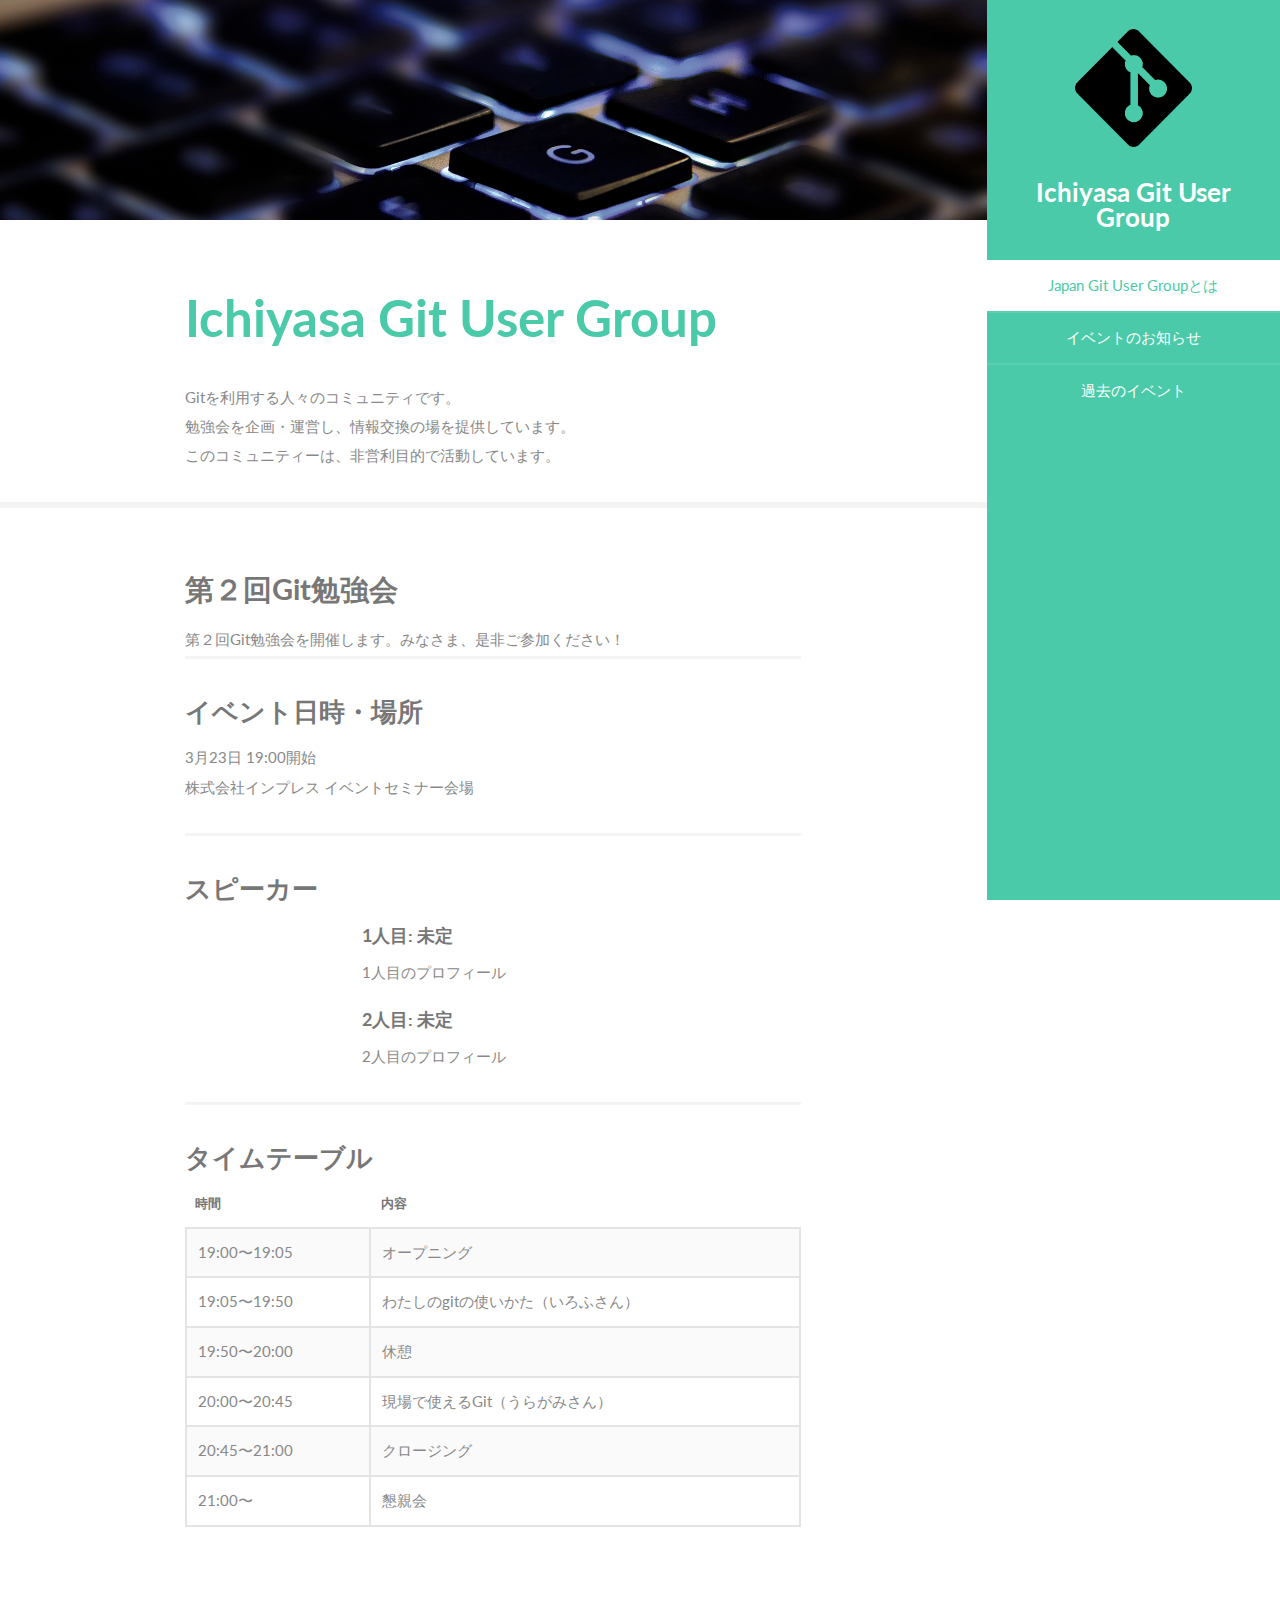
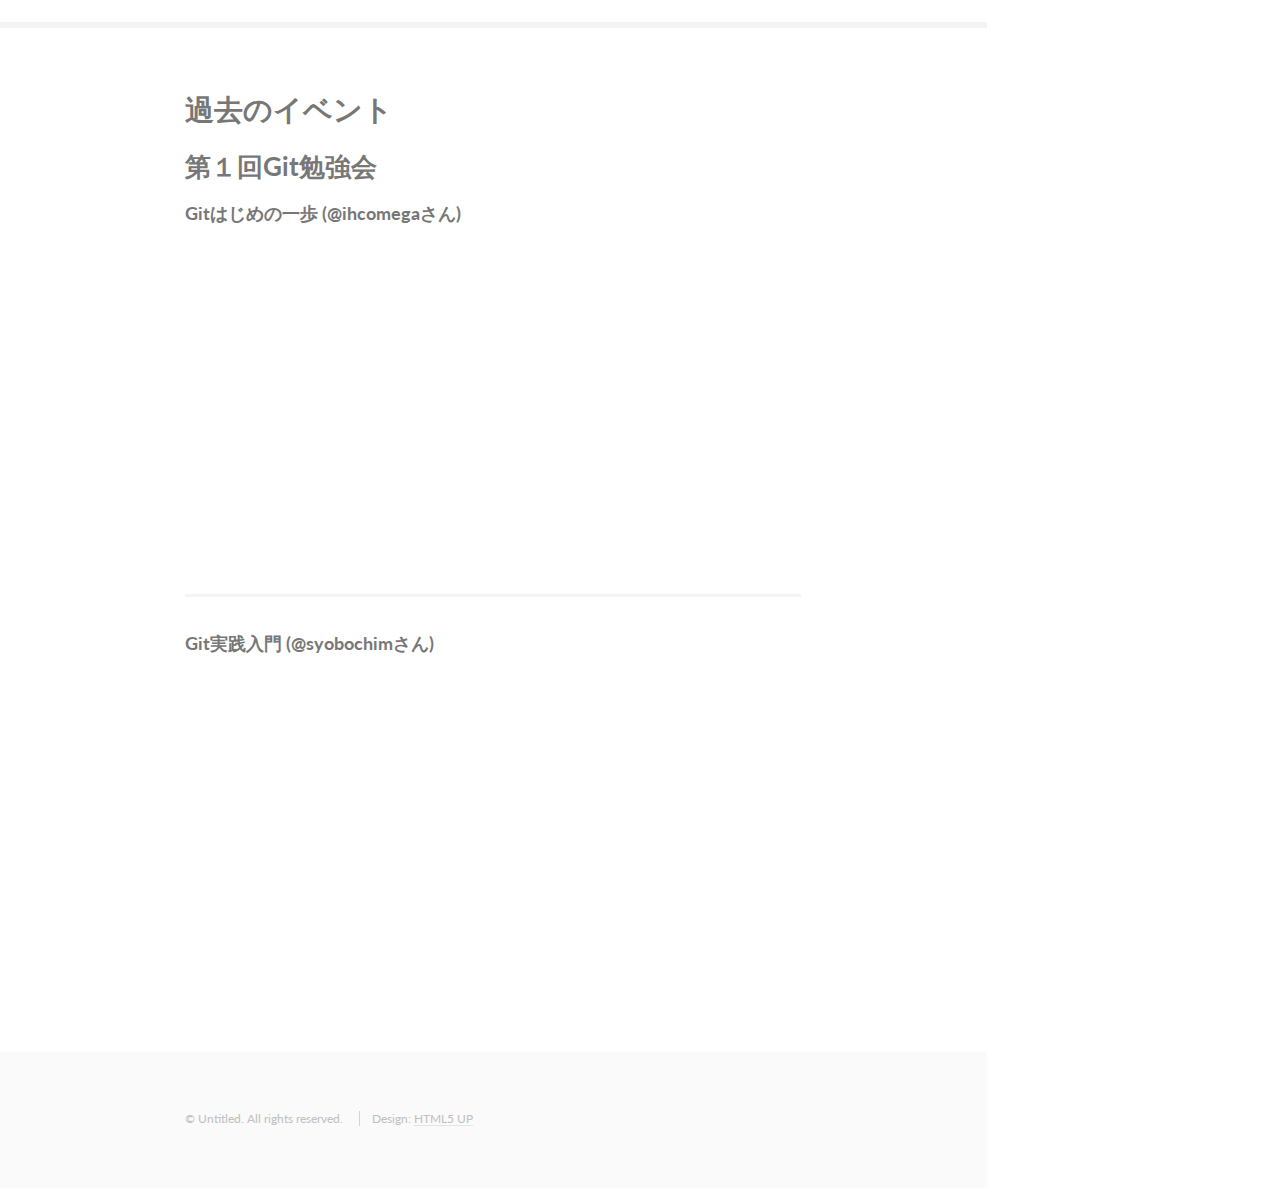
==== commit 6a839f6c: "Create index.html" ====
--- a/ichiyasaGitSample/index.html
+++ b/ichiyasaGitSample/index.html
@@ -55,7 +55,7 @@
                     <article>
                         <h3>イベント日時・場所</h3>
                         <p>3月23日 19:00開始</p>
-                        <p>株式会社〇〇 イベントセミナー会場</p>
+                        <p>株式会社インプレス イベントセミナー会場</p>
                     </article>
                     <article>
                         <h3>スピーカー</h3>
@@ -91,7 +91,7 @@
                                 </tr>
                                 <tr>
                                     <td>19:05〜19:50</td>
-                                    <td>セッション1: 未定</td>
+                                    <td>わたしのgitの使いかた（いろふさん）</td>
                                 </tr>
                                 <tr>
                                     <td>19:50〜20:00</td>
@@ -99,7 +99,7 @@
                                 </tr>
                                 <tr>
                                     <td>20:00〜20:45</td>
-                                    <td>セッション2: 未定</td>
+                                    <td>現場で使えるGit（うらがみさん）</td>
                                 </tr>
                                 <tr>
                                     <td>20:45〜21:00</td>
@@ -159,4 +159,5 @@
 <script src="assets/js/main.js"></script>
 
 </body>
-</html>+</html>
+
